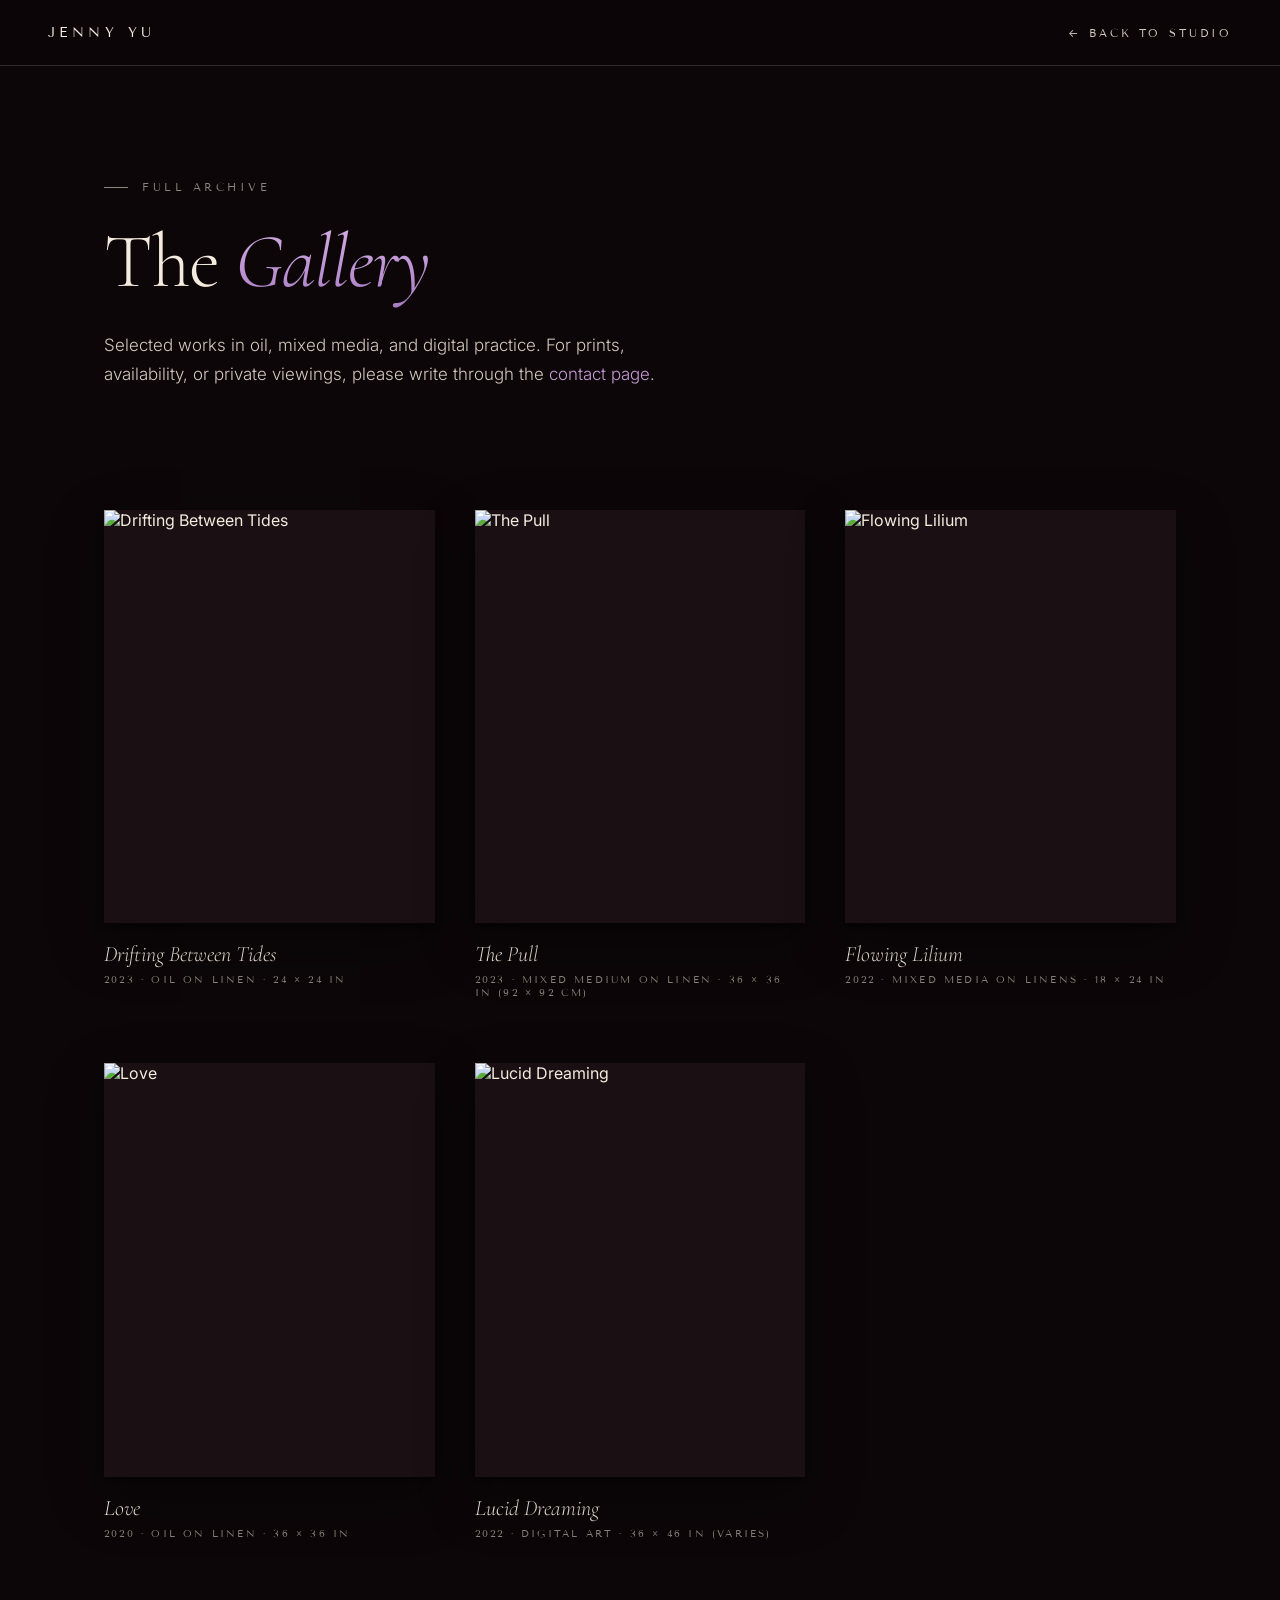
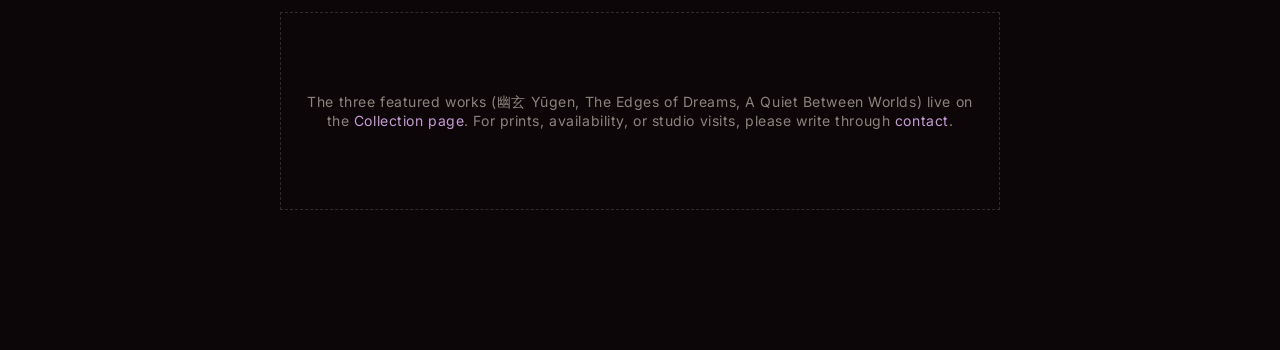
==== gallery.html @ 87d81c9a "Add files via upload" ====
<!doctype html>
<html lang="en">
<head>
  <meta charset="utf-8" />
  <meta name="viewport" content="width=device-width, initial-scale=1" />
  <title>Jenny Yu — Full Gallery</title>
  <link rel="preconnect" href="https://fonts.googleapis.com" />
  <link rel="preconnect" href="https://fonts.gstatic.com" crossorigin />
  <link href="https://fonts.googleapis.com/css2?family=Cormorant:ital,wght@0,300;0,400;0,500;1,300;1,400&family=Tenor+Sans&family=Inter:wght@300;400;500;600&display=swap" rel="stylesheet" />
  <link rel="stylesheet" href="styles.css?v=8" />
  <style>
    body { background: #0c0608; }
    .gallery-page-nav {
      position: fixed; top: 0; left: 0; right: 0; z-index: 40;
      display: flex; align-items: center; justify-content: space-between;
      padding: 24px 48px;
      font-family: 'Tenor Sans', 'Inter', sans-serif;
      font-size: 11px;
      letter-spacing: 0.28em;
      text-transform: uppercase;
      background: rgba(12, 6, 8, 0.78);
      backdrop-filter: blur(12px);
      border-bottom: 1px solid var(--ink-line);
    }
    .gallery-page-nav .brand { font-size: 14px; letter-spacing: 0.32em; color: var(--ink); }
    .gallery-page-nav a { color: var(--ink-soft); transition: color 200ms ease; }
    .gallery-page-nav a:hover { color: var(--ink); }

    .gallery-hero {
      padding: 180px 24px 80px;
      max-width: 1120px;
      margin: 0 auto;
    }
    .gallery-hero .eyebrow {
      font-family: 'Tenor Sans', sans-serif;
      font-size: 11px;
      letter-spacing: 0.32em;
      text-transform: uppercase;
      color: var(--ink-faint);
      margin-bottom: 28px;
      display: flex; align-items: center; gap: 14px;
    }
    .gallery-hero .eyebrow::before {
      content: ''; width: 24px; height: 1px; background: var(--ink-faint);
    }
    .gallery-hero h1 {
      font-family: 'Cormorant', Georgia, serif;
      font-weight: 300;
      font-size: clamp(48px, 6vw, 88px);
      line-height: 1.05;
      letter-spacing: -0.015em;
      color: var(--ink);
      margin-bottom: 28px;
    }
    .gallery-hero h1 em {
      font-style: italic;
      background: linear-gradient(180deg, #d8b4e6 0%, #a87bc4 100%);
      -webkit-background-clip: text;
      background-clip: text;
      -webkit-text-fill-color: transparent;
    }
    .gallery-hero p {
      font-family: 'Inter', sans-serif;
      font-weight: 300;
      font-size: 17px;
      line-height: 1.75;
      color: var(--ink-soft);
      max-width: 600px;
    }

    .gallery-section {
      padding: 40px 24px 140px;
      max-width: 1120px;
      margin: 0 auto;
    }
    .gallery-grid-page {
      display: grid;
      grid-template-columns: repeat(3, 1fr);
      gap: 64px 40px;
    }
    .gp-cell { margin: 0; }
    .gp-img {
      background: #1a1014;
      overflow: hidden;
      aspect-ratio: 4 / 5;
      box-shadow: 0 20px 50px rgba(0,0,0,0.4), 0 2px 8px rgba(0,0,0,0.3);
    }
    .gp-img { position: relative; }
    .gp-img img {
      display: block; width: 100%; height: 100%; object-fit: cover;
      transition: transform 900ms ease, filter 600ms ease;
    }
    .gp-cell:hover .gp-img img { transform: scale(1.04); filter: brightness(0.55); }

    .gp-overlay {
      position: absolute; inset: 0;
      display: flex; flex-direction: column; justify-content: flex-end;
      padding: 28px 26px;
      background: linear-gradient(180deg, rgba(12,6,8,0) 30%, rgba(12,6,8,0.55) 65%, rgba(12,6,8,0.92) 100%);
      opacity: 0;
      transition: opacity 500ms ease;
      pointer-events: none;
    }
    .gp-cell:hover .gp-overlay { opacity: 1; pointer-events: auto; }
    .gp-overlay-inner {
      transform: translateY(12px);
      transition: transform 600ms cubic-bezier(0.22, 1, 0.36, 1);
    }
    .gp-cell:hover .gp-overlay-inner { transform: translateY(0); }
    .gp-desc {
      font-family: 'Cormorant', Georgia, serif;
      font-weight: 300;
      font-style: italic;
      font-size: 17px;
      line-height: 1.5;
      color: #f3e6ee;
      margin-bottom: 18px;
      text-wrap: pretty;
    }
    .gp-rule {
      width: 28px; height: 1px;
      background: rgba(231, 199, 222, 0.55);
      margin-bottom: 14px;
    }
    .gp-readmore {
      display: inline-flex; align-items: center; gap: 10px;
      font-family: 'Tenor Sans', 'Inter', sans-serif;
      font-size: 10px;
      letter-spacing: 0.32em;
      text-transform: uppercase;
      color: #f3e6ee;
      padding: 10px 16px;
      border: 1px solid rgba(231, 199, 222, 0.55);
      background: rgba(12, 6, 8, 0.35);
      backdrop-filter: blur(4px);
      align-self: flex-start;
      transition: background 250ms ease, border-color 250ms ease, color 250ms ease;
      text-decoration: none;
    }
    .gp-readmore:hover {
      background: rgba(231, 199, 222, 0.92);
      color: #1a0e16;
      border-color: rgba(231, 199, 222, 0.92);
    }
    .gp-readmore .arrow { display: inline-block; transition: transform 250ms ease; }
    .gp-readmore:hover .arrow { transform: translateX(3px); }

    @media (hover: none) {
      .gp-overlay { opacity: 1; pointer-events: auto;
        background: linear-gradient(180deg, rgba(12,6,8,0) 55%, rgba(12,6,8,0.85) 100%);
      }
      .gp-overlay-inner { transform: none; }
      .gp-desc { font-size: 14px; }
    }
    .gp-cell figcaption { margin-top: 18px; }
    .gp-title {
      font-family: 'Cormorant', Georgia, serif;
      font-weight: 300;
      font-style: italic;
      font-size: 22px;
      color: var(--ink);
      margin-bottom: 6px;
    }
    .gp-meta {
      font-family: 'Tenor Sans', sans-serif;
      font-size: 10px;
      letter-spacing: 0.22em;
      text-transform: uppercase;
      color: var(--ink-faint);
    }

    .gallery-empty {
      text-align: center;
      padding: 80px 24px;
      border: 1px dashed var(--ink-line);
      font-family: 'Inter', sans-serif;
      font-size: 14px;
      color: var(--ink-faint);
      max-width: 720px;
      margin: 0 auto;
      letter-spacing: 0.04em;
    }

    @media (max-width: 880px) {
      .gallery-page-nav { padding: 18px 20px; }
      .gallery-hero { padding: 120px 20px 56px; }
      .gallery-grid-page { grid-template-columns: 1fr 1fr; gap: 36px 20px; }
    }
  </style>
</head>
<body>
  <nav class="gallery-page-nav">
    <a href="index.html" class="brand">Jenny Yu</a>
    <a href="index.html">← Back to studio</a>
  </nav>

  <section class="gallery-hero">
    <div class="eyebrow">Full archive</div>
    <h1>The <em>Gallery</em></h1>
    <p>Selected works in oil, mixed media, and digital practice. For prints, availability, or private viewings, please write through the <a href="index.html#contact" style="color:#c79bd6">contact page</a>.</p>
  </section>

  <section class="gallery-section">
    <div class="gallery-grid-page">
      <figure class="gp-cell">
        <div class="gp-img">
          <img src="images/drifting-between-tides.jpeg" alt="Drifting Between Tides" loading="lazy" />
          <div class="gp-overlay">
            <div class="gp-overlay-inner">
              <div class="gp-desc">A meditation on impermanence — where currents soften the edges of memory and feeling settles into the slow rhythm of the tide.</div>
              <div class="gp-rule"></div>
              <a class="gp-readmore" href="https://jennyyuyimin-byte.github.io/jenny-yu-editions/" target="_blank" rel="noopener">Read more <span class="arrow">→</span></a>
            </div>
          </div>
        </div>
        <figcaption>
          <div class="gp-title">Drifting Between Tides</div>
          <div class="gp-meta">2023 · Oil on Linen · 24 × 24 in</div>
        </figcaption>
      </figure>
      <figure class="gp-cell">
        <div class="gp-img">
          <img src="images/the-pull.jpg" alt="The Pull" loading="lazy" />
          <div class="gp-overlay">
            <div class="gp-overlay-inner">
              <div class="gp-desc">An interior gravity — the quiet force of longing rendered in layered pigment, where the body listens to what the mind cannot name.</div>
              <div class="gp-rule"></div>
              <a class="gp-readmore" href="https://jennyyuyimin-byte.github.io/jenny-yu-editions/" target="_blank" rel="noopener">Read more <span class="arrow">→</span></a>
            </div>
          </div>
        </div>
        <figcaption>
          <div class="gp-title">The Pull</div>
          <div class="gp-meta">2023 · Mixed Medium on Linen · 36 × 36 in (92 × 92 cm)</div>
        </figcaption>
      </figure>
      <figure class="gp-cell">
        <div class="gp-img">
          <img src="images/flowing-lilium.jpg" alt="Flowing Lilium" loading="lazy" />
          <div class="gp-overlay">
            <div class="gp-overlay-inner">
              <div class="gp-desc">Petals dissolving into water — a study of grace under motion, where fragility becomes its own kind of strength.</div>
              <div class="gp-rule"></div>
              <a class="gp-readmore" href="https://jennyyuyimin-byte.github.io/jenny-yu-editions/" target="_blank" rel="noopener">Read more <span class="arrow">→</span></a>
            </div>
          </div>
        </div>
        <figcaption>
          <div class="gp-title">Flowing Lilium</div>
          <div class="gp-meta">2022 · Mixed Media on Linens · 18 × 24 in</div>
        </figcaption>
      </figure>
      <figure class="gp-cell">
        <div class="gp-img">
          <img src="images/love.jpg" alt="Love" loading="lazy" />
          <div class="gp-overlay">
            <div class="gp-overlay-inner">
              <div class="gp-desc">Tenderness held in pigment — a portrait of devotion as something both luminous and quiet, returning always to itself.</div>
              <div class="gp-rule"></div>
              <a class="gp-readmore" href="https://jennyyuyimin-byte.github.io/jenny-yu-editions/" target="_blank" rel="noopener">Read more <span class="arrow">→</span></a>
            </div>
          </div>
        </div>
        <figcaption>
          <div class="gp-title">Love</div>
          <div class="gp-meta">2020 · Oil on Linen · 36 × 36 in</div>
        </figcaption>
      </figure>
      <figure class="gp-cell">
        <div class="gp-img">
          <img src="images/lucid-dreaming.jpg" alt="Lucid Dreaming" loading="lazy" />
          <div class="gp-overlay">
            <div class="gp-overlay-inner">
              <div class="gp-desc">A threshold image — pulled from the half-light between sleep and seeing, where colour behaves the way feeling does in dreams.</div>
              <div class="gp-rule"></div>
              <a class="gp-readmore" href="https://jennyyuyimin-byte.github.io/jenny-yu-editions/" target="_blank" rel="noopener">Read more <span class="arrow">→</span></a>
            </div>
          </div>
        </div>
        <figcaption>
          <div class="gp-title">Lucid Dreaming</div>
          <div class="gp-meta">2022 · Digital Art · 36 × 46 in (varies)</div>
        </figcaption>
      </figure>
    </div>

    <div class="gallery-empty" style="margin-top: 72px;">
      The three featured works (幽玄 Yūgen, The Edges of Dreams, A Quiet Between Worlds) live on the <a href="index.html#collection" style="color:#c79bd6">Collection page</a>. For prints, availability, or studio visits, please write through <a href="Jenny Yu.html#contact" style="color:#c79bd6">contact</a>.
    </div>
  </section>
</body>
</html>
---- styles.css ----
/* Jenny Yu — scroll-as-experience, intimate longform */

:root {
  --ink: #f4ebde;
  --ink-soft: rgba(244, 235, 222, 0.85);
  --ink-faint: rgba(244, 235, 222, 0.55);
  --ink-line: rgba(244, 235, 222, 0.16);
  --warm: #e8a89a;
  --plum: #a06f8a;
  --bg: #0c0608;

  /* Type — Cormorant (refined didone for display), Inter (clean grotesk for body), Tenor Sans for accents */
  --display: 'Cormorant', 'Bodoni Moda', 'Didot', Georgia, serif;
  --body: 'Inter', -apple-system, system-ui, sans-serif;
  --ui: 'Inter', -apple-system, system-ui, sans-serif;
  --accent: 'Tenor Sans', 'Inter', sans-serif;
}

* { box-sizing: border-box; margin: 0; padding: 0; }
html { scroll-behavior: smooth; }
html, body {
  background: var(--bg);
  color: var(--ink);
  font-family: var(--body);
  -webkit-font-smoothing: antialiased;
  min-height: 100vh;
  overflow-x: hidden;
}
button { font: inherit; color: inherit; background: none; border: none; cursor: pointer; }
a { color: inherit; text-decoration: none; }

/* ─── Pinned video backdrop ─────────────── */
.video-bg {
  position: fixed; inset: 0; z-index: 0;
  overflow: hidden; background: #0a0608;
}
.video-bg iframe {
  position: absolute; top: 50%; left: 50%;
  width: 100vw; height: 56.25vw;
  min-height: 100vh; min-width: 177.78vh;
  transform: translate(-50%, -50%);
  border: 0; pointer-events: none;
}
/* Tint deepens as you scroll */
.video-tint {
  position: absolute; inset: 0;
  background:
    radial-gradient(ellipse at 50% 50%, rgba(20,8,18,0.25), rgba(20,8,18,0.55) 80%),
    linear-gradient(180deg, rgba(30,15,25,0.30) 0%, rgba(20,8,18,0.55) 100%);
  pointer-events: none;
}
.video-grain {
  position: absolute; inset: 0;
  background-image: url("data:image/svg+xml,%3Csvg viewBox='0 0 200 200' xmlns='http://www.w3.org/2000/svg'%3E%3Cfilter id='n'%3E%3CfeTurbulence type='fractalNoise' baseFrequency='0.85' numOctaves='2'/%3E%3CfeColorMatrix values='0 0 0 0 1 0 0 0 0 1 0 0 0 0 1 0 0 0 0.5 0'/%3E%3C/filter%3E%3Crect width='100%25' height='100%25' filter='url(%23n)'/%3E%3C/svg%3E");
  opacity: 0.16; mix-blend-mode: overlay; pointer-events: none;
}

/* ─── Floating nav ──────────────────────── */
.nav {
  position: fixed; top: 0; left: 0; right: 0; z-index: 40;
  display: flex; align-items: center; justify-content: space-between;
  padding: 28px 48px;
  font-family: var(--accent);
  font-size: 11px;
  letter-spacing: 0.28em;
  text-transform: uppercase;
  color: var(--ink-soft);
  transition: background 400ms ease, backdrop-filter 400ms ease, padding 300ms ease;
}
.nav.scrolled {
  background: rgba(12, 6, 8, 0.72);
  backdrop-filter: blur(12px);
  padding: 16px 48px;
  border-bottom: 1px solid var(--ink-line);
}
.brand {
  font-family: var(--accent);
  font-style: normal;
  font-weight: 400;
  font-size: 14px;
  letter-spacing: 0.32em;
  text-transform: uppercase;
  color: var(--ink);
}
.brand-tln {
  font-family: var(--ui);
  font-style: normal;
  font-size: 9px;
  letter-spacing: 0.3em;
  margin-left: 12px;
  color: var(--ink-faint);
  text-transform: uppercase;
  vertical-align: middle;
}
.nav-links {
  display: flex; gap: 28px;
}
.nav-link {
  color: var(--ink-soft);
  transition: color 200ms ease;
  position: relative;
  padding: 4px 0;
}
.nav-link:hover, .nav-link.active { color: var(--ink); }
.nav-link.active::after {
  content: ''; position: absolute; left: 0; right: 0; bottom: -3px;
  height: 1px; background: var(--ink);
}

/* Mobile menu toggle */
.menu-toggle { display: none; }

/* ─── Reading rail ──────────────────────── */
.page { position: relative; z-index: 1; }

/* HERO */
.hero {
  min-height: 100vh;
  display: grid;
  place-items: center;
  padding: 120px 24px 80px;
  position: relative;
}
.hero-inner {
  max-width: 760px;
  text-align: center;
}
.hero-eyebrow {
  font-family: var(--accent);
  font-size: 11px;
  letter-spacing: 0.4em;
  text-transform: uppercase;
  color: var(--ink-faint);
  margin-bottom: 36px;
  display: inline-flex; align-items: center; gap: 14px;
  opacity: 0; animation: fadeUp 1.4s ease 0.3s forwards;
}
.hero-eyebrow::before, .hero-eyebrow::after {
  content: ''; width: 32px; height: 1px; background: var(--ink-faint);
}
.hero-name {
  font-family: var(--display);
  font-weight: 300;
  font-size: clamp(56px, 9vw, 128px);
  line-height: 1.0;
  letter-spacing: -0.02em;
  color: var(--ink);
  opacity: 0; animation: fadeUp 1.6s ease 0.6s forwards;
}
.hero-name em {
  font-style: italic;
  font-weight: 300;
  color: #c79bd6;
  text-shadow: 0 0 40px rgba(199,155,214,0.35);
  background: linear-gradient(180deg, #d8b4e6 0%, #a87bc4 100%);
  -webkit-background-clip: text;
  background-clip: text;
  -webkit-text-fill-color: transparent;
}
.hero-line {
  font-family: var(--body);
  font-style: normal;
  font-size: clamp(15px, 1.2vw, 17px);
  font-weight: 300;
  color: var(--ink-soft);
  margin-top: 32px;
  max-width: 540px;
  margin-left: auto; margin-right: auto;
  line-height: 1.6;
  letter-spacing: 0.01em;
  text-wrap: pretty;
  opacity: 0; animation: fadeUp 1.6s ease 1.0s forwards;
}
.scroll-hint {
  position: absolute; bottom: 40px; left: 50%;
  transform: translateX(-50%);
  display: flex; flex-direction: column; align-items: center; gap: 12px;
  font-family: var(--ui);
  font-size: 10px; letter-spacing: 0.28em; text-transform: uppercase;
  color: var(--ink-faint);
  opacity: 0; animation: fadeUp 1.6s ease 1.6s forwards, hover 3s ease-in-out 2s infinite;
}
.scroll-hint .line {
  width: 1px; height: 40px;
  background: linear-gradient(to bottom, var(--ink-faint), transparent);
}
@keyframes fadeUp {
  from { opacity: 0; transform: translateY(14px); }
  to { opacity: 1; transform: translateY(0); }
}
@keyframes hover {
  0%, 100% { transform: translateX(-50%) translateY(0); }
  50%      { transform: translateX(-50%) translateY(8px); }
}

/* ─── Reading sections ──────────────────── */
.section {
  padding: 140px 24px;
  position: relative;
}
.section-inner {
  max-width: 680px;
  margin: 0 auto;
}
.section-wide {
  max-width: 1120px;
}
.eyebrow {
  font-family: var(--accent);
  font-size: 11px;
  letter-spacing: 0.32em;
  text-transform: uppercase;
  color: var(--ink-faint);
  margin-bottom: 32px;
  display: flex; align-items: center; gap: 14px;
}
.eyebrow::before {
  content: ''; width: 24px; height: 1px; background: var(--ink-faint);
}
.section-title {
  font-family: var(--display);
  font-weight: 300;
  font-size: clamp(44px, 5.5vw, 80px);
  line-height: 1.05;
  letter-spacing: -0.015em;
  color: var(--ink);
  margin-bottom: 56px;
  text-wrap: balance;
}
.section-title em {
  font-style: normal; color: var(--ink); font-weight: 300; opacity: 0.55;
}

/* Long-form prose — Inter, generous tracking, restrained */
.prose {
  font-family: var(--body);
  font-weight: 300;
  font-size: 17px;
  line-height: 1.75;
  color: var(--ink-soft);
  text-wrap: pretty;
  letter-spacing: 0.005em;
}
.prose p + p { margin-top: 1.4em; }
.prose .lift {
  font-family: var(--display);
  font-style: normal;
  font-weight: 300;
  font-size: 2em;
  line-height: 1.25;
  color: var(--ink);
  display: block;
  margin: 1.8em 0;
  letter-spacing: -0.01em;
  text-wrap: balance;
}
.prose .signature {
  font-family: var(--display);
  font-style: italic;
  font-weight: 300;
  font-size: 22px;
  color: var(--ink-soft);
  margin-top: 2em;
  display: block;
}

/* Section reveal on scroll */
.reveal {
  opacity: 0;
  transform: translateY(24px);
  transition: opacity 1.2s ease, transform 1.2s ease;
}
.reveal.in {
  opacity: 1;
  transform: translateY(0);
}
.reveal.delay-1 { transition-delay: 120ms; }
.reveal.delay-2 { transition-delay: 240ms; }
.reveal.delay-3 { transition-delay: 360ms; }

/* ─── Section dividers ──────────────────── */
.divider {
  display: flex; align-items: center; justify-content: center;
  padding: 24px;
  font-family: var(--accent);
  font-style: normal;
  font-size: 10px;
  letter-spacing: 0.4em;
  text-transform: uppercase;
  color: var(--ink-faint);
}
.divider::before, .divider::after {
  content: ''; width: 120px; height: 1px;
  background: var(--ink-line);
  margin: 0 28px;
}

/* ─── Collection ────────────────────────── */
.pieces {
  display: grid;
  grid-template-columns: 1fr 1fr;
  gap: 48px;
  margin-top: 48px;
}
.piece-feature { grid-column: 1 / 3; }
.piece-canvas {
  aspect-ratio: 4/5;
  background: linear-gradient(135deg, var(--c1, #2a1828) 0%, var(--c2, #6b4a5a) 100%);
  position: relative; overflow: hidden;
}
.piece-feature .piece-canvas { aspect-ratio: 16/10; }
.piece-canvas::before {
  content: ''; position: absolute; inset: 0;
  background:
    radial-gradient(ellipse at 30% 40%, rgba(232,168,154,0.3), transparent 55%),
    radial-gradient(ellipse at 70% 70%, rgba(160,111,138,0.5), transparent 60%);
}
.piece-canvas::after {
  content: ''; position: absolute; inset: 0;
  background-image: url("data:image/svg+xml,%3Csvg viewBox='0 0 200 200' xmlns='http://www.w3.org/2000/svg'%3E%3Cfilter id='n'%3E%3CfeTurbulence type='fractalNoise' baseFrequency='0.7' numOctaves='2'/%3E%3CfeColorMatrix values='0 0 0 0 1 0 0 0 0 1 0 0 0 0 1 0 0 0 0.4 0'/%3E%3C/filter%3E%3Crect width='100%25' height='100%25' filter='url(%23n)'/%3E%3C/svg%3E");
  opacity: 0.18; mix-blend-mode: overlay;
}
.placeholder-label {
  position: absolute; bottom: 16px; left: 18px;
  font-family: var(--ui); font-size: 10px;
  letter-spacing: 0.2em; text-transform: uppercase;
  color: rgba(255,255,255,0.55); z-index: 2;
}
.piece figcaption { margin-top: 18px; }
.piece-title {
  font-family: var(--display); font-style: normal;
  font-weight: 300; font-size: 26px; color: var(--ink);
  margin-bottom: 6px; letter-spacing: -0.005em;
}
.piece-meta {
  font-family: var(--accent); font-size: 10px;
  letter-spacing: 0.24em; text-transform: uppercase;
  color: var(--ink-faint);
}

/* ─── Projects list ─────────────────────── */
.projects-list {
  list-style: none;
  margin-top: 32px;
}
.project-row {
  display: grid;
  grid-template-columns: 80px 1fr auto auto;
  gap: 28px;
  padding: 28px 0;
  border-top: 1px solid var(--ink-line);
  align-items: baseline;
  transition: padding 400ms ease;
}
.project-row:hover { padding-left: 12px; }
.project-row:last-child { border-bottom: 1px solid var(--ink-line); }
.project-note {
  font-family: var(--ui); font-size: 10px;
  letter-spacing: 0.28em; text-transform: uppercase;
  color: var(--ink-faint);
  padding: 4px 12px;
  border: 1px solid var(--ink-line);
  border-radius: 999px;
  white-space: nowrap;
}

.projects-category { margin-top: 56px; }
.projects-category:first-of-type { margin-top: 48px; }
.projects-category-head {
  display: flex; align-items: center; gap: 18px;
  margin-bottom: 4px;
}
.projects-category-mark {
  font-family: var(--display);
  font-style: italic;
  font-weight: 300;
  font-size: 18px;
  color: var(--warm, #c79bd6);
  letter-spacing: 0.02em;
}
.projects-category-label {
  font-family: var(--ui);
  font-size: 11px;
  letter-spacing: 0.32em;
  text-transform: uppercase;
  color: var(--ink-soft);
}
.projects-category-rule {
  flex: 1; height: 1px;
  background: var(--ink-line);
}

.projects-footnote {
  margin-top: 56px;
  font-family: var(--body);
  font-size: 13px;
  font-style: italic;
  font-weight: 300;
  color: var(--ink-faint);
  letter-spacing: 0.02em;
  text-align: center;
}
.projects-footnote a { color: var(--ink-soft); border-bottom: 1px solid var(--ink-line); }
.projects-footnote a:hover { color: var(--ink); }

.project-row-anchor {
  display: contents;
  color: inherit;
  text-decoration: none;
}
.project-row-link { cursor: pointer; }
.project-row-link:hover .project-title { color: var(--warm, #c79bd6); }
.project-row-link .project-title {
  transition: color 300ms ease;
}

@media (max-width: 720px) {
  .project-row {
    grid-template-columns: 60px 1fr auto;
    gap: 16px;
  }
  .project-note { display: none; }
}
.project-year {
  font-family: var(--ui); font-size: 11px;
  letter-spacing: 0.22em; color: var(--ink-faint);
}
.project-title {
  font-family: var(--display); font-style: normal;
  font-weight: 300;
  font-size: clamp(24px, 2.6vw, 32px);
  color: var(--ink); margin-bottom: 8px;
  letter-spacing: -0.005em;
}
.project-venue {
  font-family: var(--body); font-size: 13px;
  color: var(--ink-faint); font-weight: 300;
  letter-spacing: 0.04em;
}
.project-arrow {
  font-family: var(--display); font-size: 20px;
  color: var(--ink-faint);
  transition: transform 300ms ease, color 300ms ease;
}
.project-row:hover .project-arrow { transform: translateX(8px); color: var(--warm); }

/* ─── Commission process ────────────────── */
.process-list { list-style: none; margin-top: 48px; }
.process-step {
  display: grid;
  grid-template-columns: 80px 1fr;
  gap: 28px;
  padding: 28px 0;
  border-top: 1px solid var(--ink-line);
}
.process-step:last-child { border-bottom: 1px solid var(--ink-line); }
.step-n {
  font-family: var(--ui); font-size: 12px; letter-spacing: 0.22em;
  color: var(--warm);
}
.step-label {
  font-family: var(--display); font-style: normal;
  font-weight: 300;
  font-size: 26px; margin-bottom: 8px; color: var(--ink);
  letter-spacing: -0.005em;
}
.step-text {
  font-family: var(--body); font-size: 14px;
  color: var(--ink-faint); line-height: 1.6; font-weight: 300;
}

/* ─── Form ──────────────────────────────── */
.letter {
  margin-top: 56px;
  padding: 48px;
  border: 1px solid var(--ink-line);
  background: rgba(12, 6, 8, 0.45);
  backdrop-filter: blur(12px);
}
.letter-eyebrow {
  font-family: var(--ui); font-size: 11px; letter-spacing: 0.24em;
  text-transform: uppercase; color: var(--ink-faint); margin-bottom: 24px;
}
.letter-title {
  font-family: var(--display); font-style: normal; font-weight: 300;
  font-size: 30px; color: var(--ink); margin-bottom: 36px;
  line-height: 1.25; letter-spacing: -0.005em;
}
.form-row {
  display: grid; grid-template-columns: 1fr 1fr;
  gap: 20px; margin-bottom: 18px;
}
.form-row.single { grid-template-columns: 1fr; }
.field {
  background: transparent;
  border: none;
  border-bottom: 1px solid var(--ink-line);
  padding: 14px 0;
  font-family: var(--body); font-size: 15px; font-weight: 300;
  color: var(--ink); width: 100%; outline: none;
  transition: border-color 300ms ease;
  letter-spacing: 0.01em;
}
.field::placeholder { color: var(--ink-faint); font-style: normal; }
.field:focus { border-bottom-color: var(--warm); }
.field-area { resize: vertical; min-height: 130px; }
select.field { appearance: none; cursor: pointer; }
.btn {
  display: inline-flex; align-items: center; gap: 12px;
  padding: 14px 28px;
  background: var(--ink); color: var(--bg);
  font-family: var(--ui); font-size: 11px;
  letter-spacing: 0.22em; text-transform: uppercase;
  border-radius: 999px;
  transition: transform 200ms ease, background 200ms ease;
}
.btn:hover { transform: translateY(-1px); background: #fff; }
.btn-ghost {
  background: transparent;
  color: var(--ink);
  border: 1px solid var(--ink-line);
}
.btn-ghost:hover { border-color: var(--warm); color: var(--warm); background: transparent; }
.form-foot { display: flex; align-items: center; gap: 20px; margin-top: 28px; }
.form-foot-note {
  font-family: var(--body); font-style: normal;
  font-size: 12px; color: var(--ink-faint);
  letter-spacing: 0.04em;
}

/* ─── Hidden Dreams ─────────────────────── */
.dreams-counter {
  display: grid; grid-template-columns: repeat(3, 1fr);
  gap: 32px; margin: 48px 0;
  padding: 40px 0;
  border-top: 1px solid var(--ink-line);
  border-bottom: 1px solid var(--ink-line);
}
.counter-num {
  font-family: var(--display); font-weight: 300;
  font-size: clamp(44px, 4.8vw, 64px);
  color: var(--ink); line-height: 1;
  letter-spacing: -0.01em;
}
.counter-of { font-size: 0.45em; color: var(--ink-faint); }
.counter-label {
  font-family: var(--ui); font-size: 10px;
  letter-spacing: 0.22em; text-transform: uppercase;
  color: var(--ink-faint); margin-top: 10px;
}
.dreams-grid {
  display: grid; grid-template-columns: repeat(20, 1fr);
  gap: 6px; margin: 32px 0 40px;
}
.dream-cell {
  aspect-ratio: 1;
  border: 1px solid var(--ink-line); border-radius: 50%;
  transition: all 300ms ease;
}
.dream-cell.filled {
  background: radial-gradient(circle at 30% 30%, var(--warm), var(--plum) 70%);
  border-color: transparent;
}
.dream-cell:hover { transform: scale(1.4); }
.dreams-cta { display: flex; gap: 14px; flex-wrap: wrap; }

/* ─── Contact channels ──────────────────── */
.channels { list-style: none; margin: 32px 0 48px; }
.channel-row {
  display: grid; grid-template-columns: 140px 1fr;
  gap: 24px; padding: 22px 0;
  border-top: 1px solid var(--ink-line);
  align-items: baseline;
}
.channel-row:last-child { border-bottom: 1px solid var(--ink-line); }
.channel-label {
  font-family: var(--ui); font-size: 11px; letter-spacing: 0.2em;
  text-transform: uppercase; color: var(--ink-faint);
}
.channel-value {
  font-family: var(--display); font-style: normal;
  font-weight: 300;
  font-size: 26px; color: var(--ink);
  letter-spacing: -0.005em;
}
.channel-row a:hover { color: var(--warm); }

/* ─── Footer ────────────────────────────── */
.foot {
  padding: 80px 24px 48px;
  border-top: 1px solid var(--ink-line);
  text-align: center;
}
.foot-mark {
  font-family: var(--display); font-style: normal;
  font-weight: 300;
  font-size: 26px; color: var(--ink-soft);
  margin-bottom: 28px; letter-spacing: -0.005em;
}
.foot-line {
  font-family: var(--ui); font-size: 10px;
  letter-spacing: 0.28em; text-transform: uppercase;
  color: var(--ink-faint);
  display: flex; gap: 28px; justify-content: center; flex-wrap: wrap;
}
.foot-line a:hover { color: var(--warm); }

/* ─── Mirror image (statement) ──────────── */
.mirror {
  margin-top: 80px;
  position: relative;
}
.mirror img {
  display: block;
  width: 100%;
  max-width: 720px;
  margin: 0 auto;
  filter: brightness(0.92) contrast(1.02);
}
.mirror figcaption {
  text-align: center;
  margin-top: 28px;
  font-family: var(--display);
  font-style: italic;
  font-weight: 300;
  font-size: 22px;
  color: var(--ink-soft);
  letter-spacing: -0.005em;
}

/* ─── Works (paintings) ─────────────────── */
.works-list {
  display: flex;
  flex-direction: column;
  gap: 160px;
  margin-top: 64px;
}
.work {
  display: grid;
  grid-template-columns: 1.05fr 1fr;
  gap: 80px;
  align-items: center;
}
.work-flip { direction: rtl; }
.work-flip > * { direction: ltr; }

.work-figure {
  position: relative;
  margin: 0;
}
.work-figure img {
  display: block;
  width: 100%;
  height: auto;
  background: #1a1014;
  box-shadow:
    0 30px 80px rgba(0,0,0,0.45),
    0 4px 12px rgba(0,0,0,0.35);
}
.work-text {
  max-width: 480px;
}
.work-flip .work-text { margin-left: auto; }

.work-n {
  font-family: var(--ui);
  font-size: 11px;
  letter-spacing: 0.32em;
  color: var(--warm);
  margin-bottom: 18px;
}
.work-title {
  font-family: var(--display);
  font-weight: 300;
  font-size: clamp(36px, 4vw, 56px);
  line-height: 1.05;
  letter-spacing: -0.012em;
  color: var(--ink);
  margin-bottom: 28px;
  text-wrap: balance;
}
.work-romaji {
  display: block;
  font-family: var(--accent);
  font-size: 13px;
  letter-spacing: 0.32em;
  text-transform: uppercase;
  color: var(--ink-faint);
  margin-top: 10px;
}
.work-body {
  font-family: var(--body);
  font-weight: 300;
  font-size: 15px;
  line-height: 1.75;
  color: var(--ink-soft);
  text-wrap: pretty;
}
.work-body p + p { margin-top: 1.2em; }

.work-meta {
  display: grid;
  grid-template-columns: 1fr 1fr;
  gap: 18px 28px;
  margin-top: 36px;
  padding-top: 28px;
  border-top: 1px solid var(--ink-line);
}
.work-meta dt {
  font-family: var(--ui);
  font-size: 10px;
  letter-spacing: 0.22em;
  text-transform: uppercase;
  color: var(--ink-faint);
  margin-bottom: 6px;
}
.work-meta dd {
  font-family: var(--body);
  font-size: 14px;
  font-weight: 300;
  color: var(--ink);
  letter-spacing: 0.01em;
}

/* ─── Works "more" CTA ──────────────────── */
.works-more {
  margin-top: 80px;
  display: flex;
  justify-content: center;
}

/* ─── Gallery grid ──────────────────────── */
.gallery-grid {
  display: grid;
  grid-template-columns: repeat(3, 1fr);
  gap: 56px 40px;
  margin-top: 56px;
}
.gallery-cell {
  margin: 0;
  display: flex;
  flex-direction: column;
}
.gallery-img {
  background: #1a1014;
  overflow: hidden;
  position: relative;
  aspect-ratio: 1 / 1;
  box-shadow: 0 20px 50px rgba(0,0,0,0.4), 0 2px 8px rgba(0,0,0,0.3);
}
.gallery-img img {
  display: block;
  width: 100%;
  height: 100%;
  object-fit: cover;
  transition: transform 900ms ease, filter 600ms ease;
  filter: brightness(0.96);
}
.gallery-cell:hover .gallery-img img {
  transform: scale(1.04);
  filter: brightness(1.04);
}
.gallery-cell figcaption {
  margin-top: 18px;
}
.gallery-title {
  font-family: var(--display);
  font-weight: 300;
  font-size: 22px;
  letter-spacing: -0.005em;
  color: var(--ink);
  margin-bottom: 6px;
}
.gallery-meta {
  font-family: var(--accent);
  font-size: 10px;
  letter-spacing: 0.22em;
  text-transform: uppercase;
  color: var(--ink-faint);
}

/* ─── Collectors block ──────────────────── */
.collectors {
  margin-top: 72px;
  padding: 48px;
  border: 1px solid var(--ink-line);
  background: rgba(12, 6, 8, 0.45);
  backdrop-filter: blur(12px);
}
.collectors-eyebrow {
  font-family: var(--ui);
  font-size: 11px;
  letter-spacing: 0.24em;
  text-transform: uppercase;
  color: var(--ink-faint);
  margin-bottom: 18px;
}
.collectors-title {
  font-family: var(--display);
  font-weight: 300;
  font-size: 34px;
  letter-spacing: -0.01em;
  color: var(--ink);
  margin-bottom: 28px;
}

/* ─── Commission steps (image + text) ──── */
.commission-steps {
  display: flex;
  flex-direction: column;
  gap: 80px;
  margin: 64px 0 80px;
}
.cstep {
  display: grid;
  grid-template-columns: 1fr 1fr;
  gap: 56px;
  align-items: center;
}
.cstep-flip { direction: rtl; }
.cstep-flip > * { direction: ltr; }
.cstep-img { margin: 0; }
.cstep-img img {
  display: block;
  width: 100%;
  aspect-ratio: 4 / 5;
  object-fit: cover;
  background: #1a1014;
  box-shadow: 0 20px 50px rgba(0,0,0,0.4), 0 2px 8px rgba(0,0,0,0.3);
  filter: brightness(0.92);
}
.cstep-text { max-width: 420px; }
.cstep-flip .cstep-text { margin-left: auto; }
.cstep-n {
  font-family: var(--ui);
  font-size: 11px;
  letter-spacing: 0.28em;
  color: #c79bd6;
  text-transform: uppercase;
  margin-bottom: 20px;
}
.cstep-label {
  font-family: var(--display);
  font-weight: 300;
  font-size: clamp(32px, 3.6vw, 44px);
  line-height: 1.1;
  letter-spacing: -0.012em;
  color: var(--ink);
  margin-bottom: 22px;
}
.cstep-text p {
  font-family: var(--body);
  font-weight: 300;
  font-size: 15px;
  line-height: 1.75;
  color: var(--ink-soft);
  text-wrap: pretty;
}

/* ─── Sizing block ──────────────────────── */
.csize-block {
  margin: 80px 0 56px;
  padding: 48px;
  border: 1px solid var(--ink-line);
  background: rgba(12, 6, 8, 0.45);
  backdrop-filter: blur(12px);
}
.csize-eyebrow {
  font-family: var(--ui);
  font-size: 11px;
  letter-spacing: 0.24em;
  text-transform: uppercase;
  color: var(--ink-faint);
  margin-bottom: 14px;
}
.csize-title {
  font-family: var(--display);
  font-weight: 300;
  font-size: 32px;
  letter-spacing: -0.01em;
  color: var(--ink);
  margin-bottom: 36px;
}
.csize-grid {
  display: grid;
  grid-template-columns: repeat(4, 1fr);
  gap: 28px;
}
.csize-card {
  padding: 24px 0;
  border-top: 1px solid var(--ink-line);
}
.csize-label {
  font-family: var(--ui);
  font-size: 10px;
  letter-spacing: 0.24em;
  text-transform: uppercase;
  color: #c79bd6;
  margin-bottom: 14px;
}
.csize-size {
  font-family: var(--display);
  font-weight: 300;
  font-size: 26px;
  color: var(--ink);
  margin-bottom: 6px;
  letter-spacing: -0.005em;
}
.csize-price {
  font-family: var(--body);
  font-weight: 400;
  font-size: 14px;
  color: var(--ink);
  margin-bottom: 14px;
  letter-spacing: 0.02em;
}
.csize-note {
  font-family: var(--body);
  font-weight: 300;
  font-size: 12px;
  line-height: 1.6;
  color: var(--ink-faint);
}
.csize-foot {
  margin-top: 36px;
  padding-top: 28px;
  border-top: 1px solid var(--ink-line);
  font-family: var(--body);
  font-weight: 300;
  font-size: 13px;
  line-height: 1.7;
  color: var(--ink-faint);
}

@media (max-width: 880px) {
  .cstep, .cstep-flip { display: flex; flex-direction: column; gap: 28px; direction: ltr; }
  .cstep-text { max-width: 100%; }
  .cstep-flip .cstep-text { margin-left: 0; }
  .csize-block { padding: 28px; }
  .csize-grid { grid-template-columns: 1fr 1fr; gap: 20px; }
}

/* ─── Mobile ────────────────────────────── */
@media (max-width: 880px) {
  .nav { padding: 18px 20px; }
  .nav.scrolled { padding: 14px 20px; }
  .nav-links {
    position: fixed; top: 0; right: 0;
    width: min(320px, 80vw); height: 100vh;
    background: rgba(12, 6, 8, 0.96);
    backdrop-filter: blur(20px);
    flex-direction: column; gap: 28px;
    padding: 100px 32px 40px;
    transform: translateX(100%);
    transition: transform 400ms ease;
    border-left: 1px solid var(--ink-line);
  }
  .nav-links.open { transform: translateX(0); }
  .nav-link { font-size: 14px; letter-spacing: 0.2em; }
  .menu-toggle {
    display: flex; flex-direction: column; gap: 5px;
    z-index: 50;
  }
  .menu-toggle span {
    width: 24px; height: 1px; background: var(--ink);
    transition: transform 300ms ease, opacity 300ms ease;
  }
  .menu-toggle.open span:nth-child(1) { transform: translateY(6px) rotate(45deg); }
  .menu-toggle.open span:nth-child(2) { opacity: 0; }
  .menu-toggle.open span:nth-child(3) { transform: translateY(-6px) rotate(-45deg); }

  .section { padding: 100px 20px; }
  .pieces { grid-template-columns: 1fr; gap: 32px; }
  .piece-feature { grid-column: 1; }
  .form-row { grid-template-columns: 1fr; }
  .dreams-counter { grid-template-columns: 1fr; gap: 24px; padding: 28px 0; }
  .dreams-grid { grid-template-columns: repeat(10, 1fr); }
  .letter { padding: 28px; }
  .channel-row { grid-template-columns: 1fr; gap: 4px; }

  .works-list { gap: 100px; }
  .work, .work-flip { display: flex; flex-direction: column; gap: 32px; direction: ltr; }
  .work-text { max-width: 100%; }
  .work-flip .work-text { margin-left: 0; }
  .work-meta { grid-template-columns: 1fr 1fr; gap: 16px 20px; }
  .collectors { padding: 28px; }
  .collectors-title { font-size: 26px; }
  .mirror { margin-top: 56px; }

  .gallery-grid { grid-template-columns: 1fr 1fr; gap: 36px 20px; }
  .works-more { margin-top: 56px; }
}
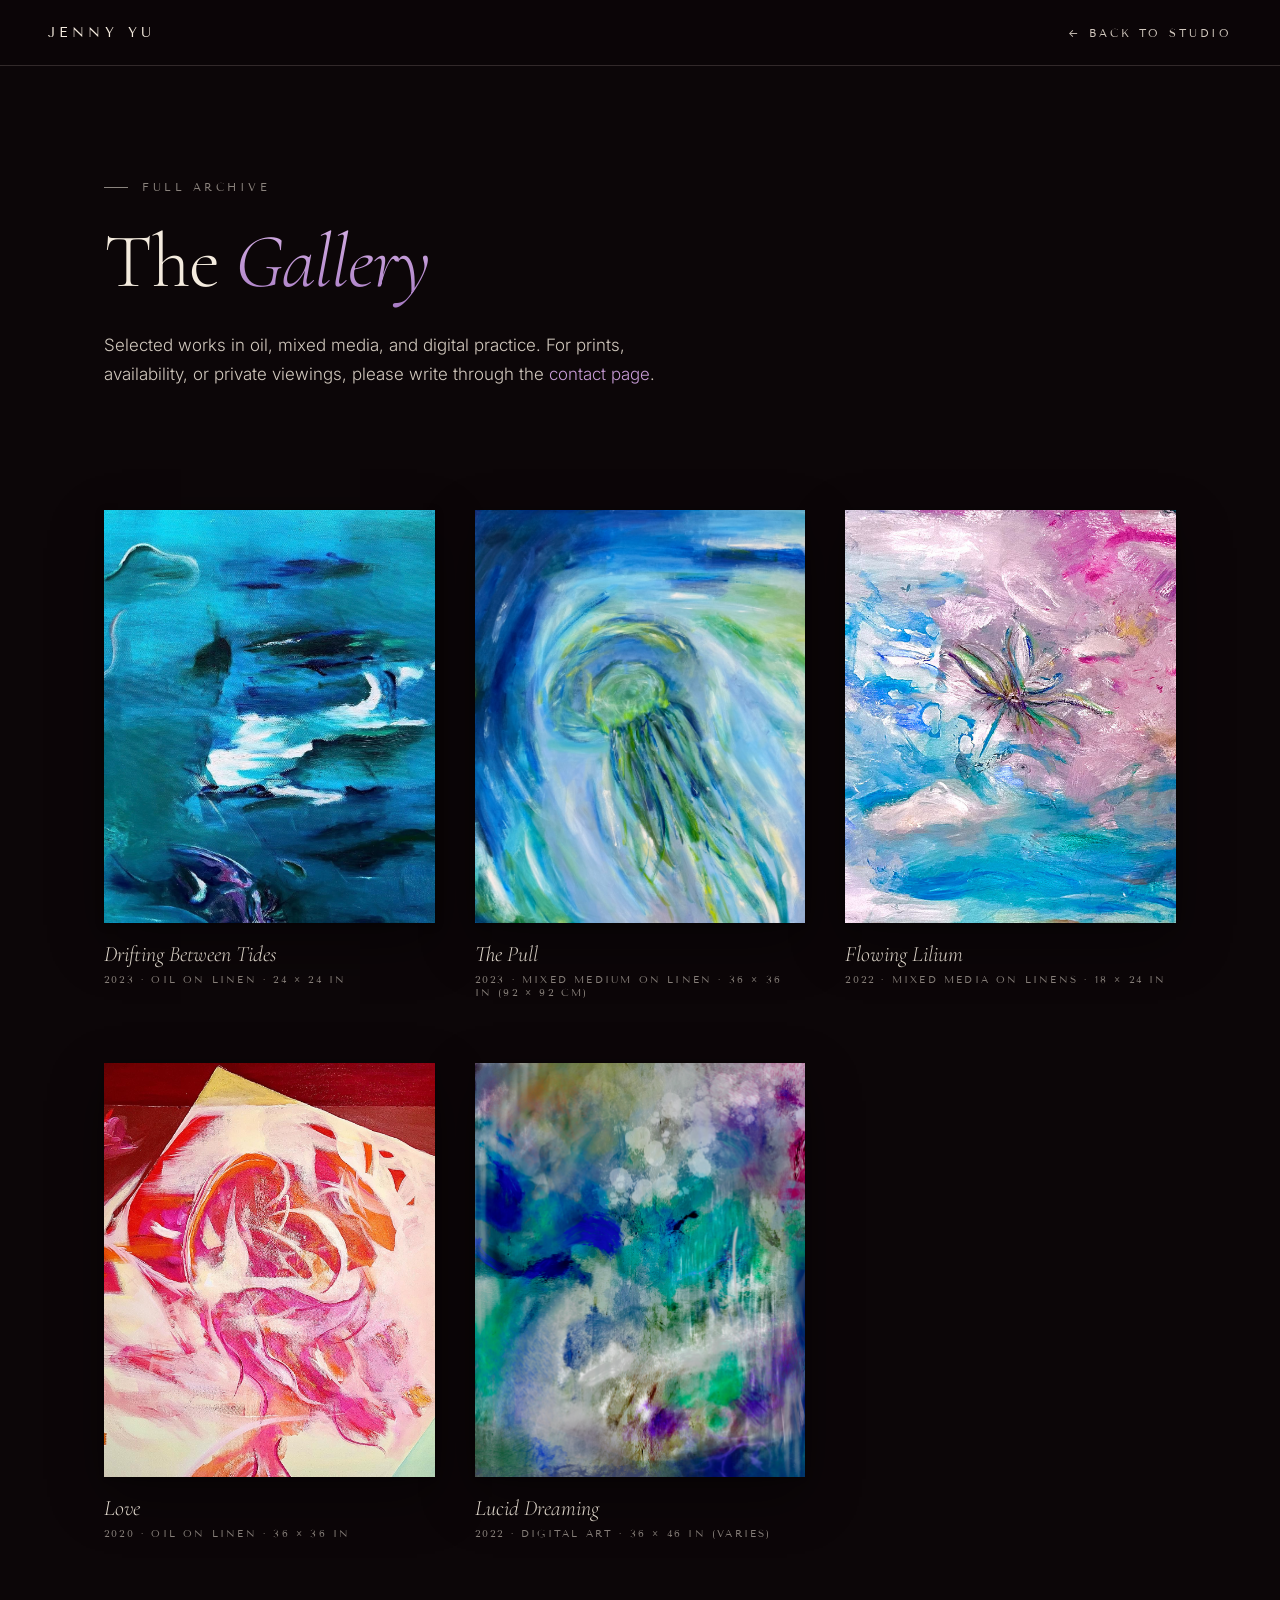
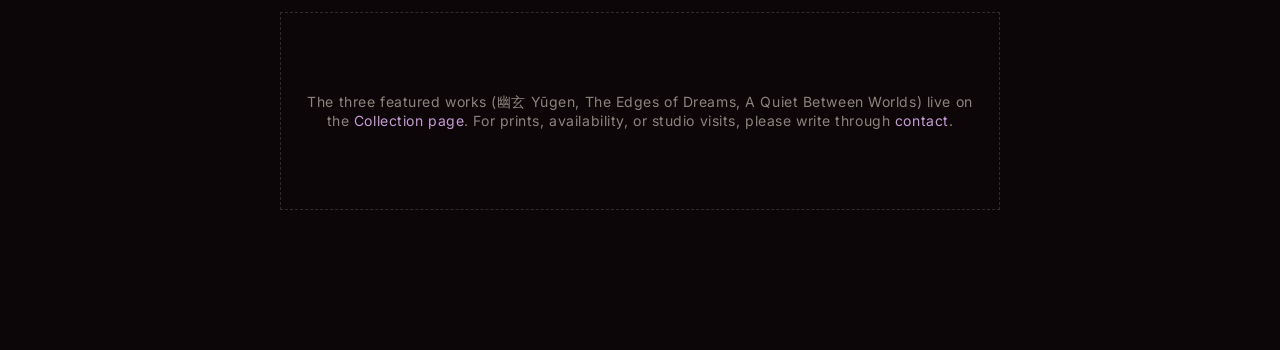
==== commit c09fa2c2: "Add files via upload" ====
--- a/gallery.html
+++ b/gallery.html
@@ -204,7 +204,7 @@
     <div class="gallery-grid-page">
       <figure class="gp-cell">
         <div class="gp-img">
-          <img src="images/drifting-between-tides.jpeg" alt="Drifting Between Tides" loading="lazy" />
+          <img src="drifting-between-tides.jpeg" alt="Drifting Between Tides" loading="lazy" />
           <div class="gp-overlay">
             <div class="gp-overlay-inner">
               <div class="gp-desc">A meditation on impermanence — where currents soften the edges of memory and feeling settles into the slow rhythm of the tide.</div>
@@ -220,7 +220,7 @@
       </figure>
       <figure class="gp-cell">
         <div class="gp-img">
-          <img src="images/the-pull.jpg" alt="The Pull" loading="lazy" />
+          <img src="the-pull.jpg" alt="The Pull" loading="lazy" />
           <div class="gp-overlay">
             <div class="gp-overlay-inner">
               <div class="gp-desc">An interior gravity — the quiet force of longing rendered in layered pigment, where the body listens to what the mind cannot name.</div>
@@ -236,7 +236,7 @@
       </figure>
       <figure class="gp-cell">
         <div class="gp-img">
-          <img src="images/flowing-lilium.jpg" alt="Flowing Lilium" loading="lazy" />
+          <img src="flowing-lilium.jpg" alt="Flowing Lilium" loading="lazy" />
           <div class="gp-overlay">
             <div class="gp-overlay-inner">
               <div class="gp-desc">Petals dissolving into water — a study of grace under motion, where fragility becomes its own kind of strength.</div>
@@ -252,7 +252,7 @@
       </figure>
       <figure class="gp-cell">
         <div class="gp-img">
-          <img src="images/love.jpg" alt="Love" loading="lazy" />
+          <img src="love.jpg" alt="Love" loading="lazy" />
           <div class="gp-overlay">
             <div class="gp-overlay-inner">
               <div class="gp-desc">Tenderness held in pigment — a portrait of devotion as something both luminous and quiet, returning always to itself.</div>
@@ -268,7 +268,7 @@
       </figure>
       <figure class="gp-cell">
         <div class="gp-img">
-          <img src="images/lucid-dreaming.jpg" alt="Lucid Dreaming" loading="lazy" />
+          <img src="lucid-dreaming.jpg" alt="Lucid Dreaming" loading="lazy" />
           <div class="gp-overlay">
             <div class="gp-overlay-inner">
               <div class="gp-desc">A threshold image — pulled from the half-light between sleep and seeing, where colour behaves the way feeling does in dreams.</div>
